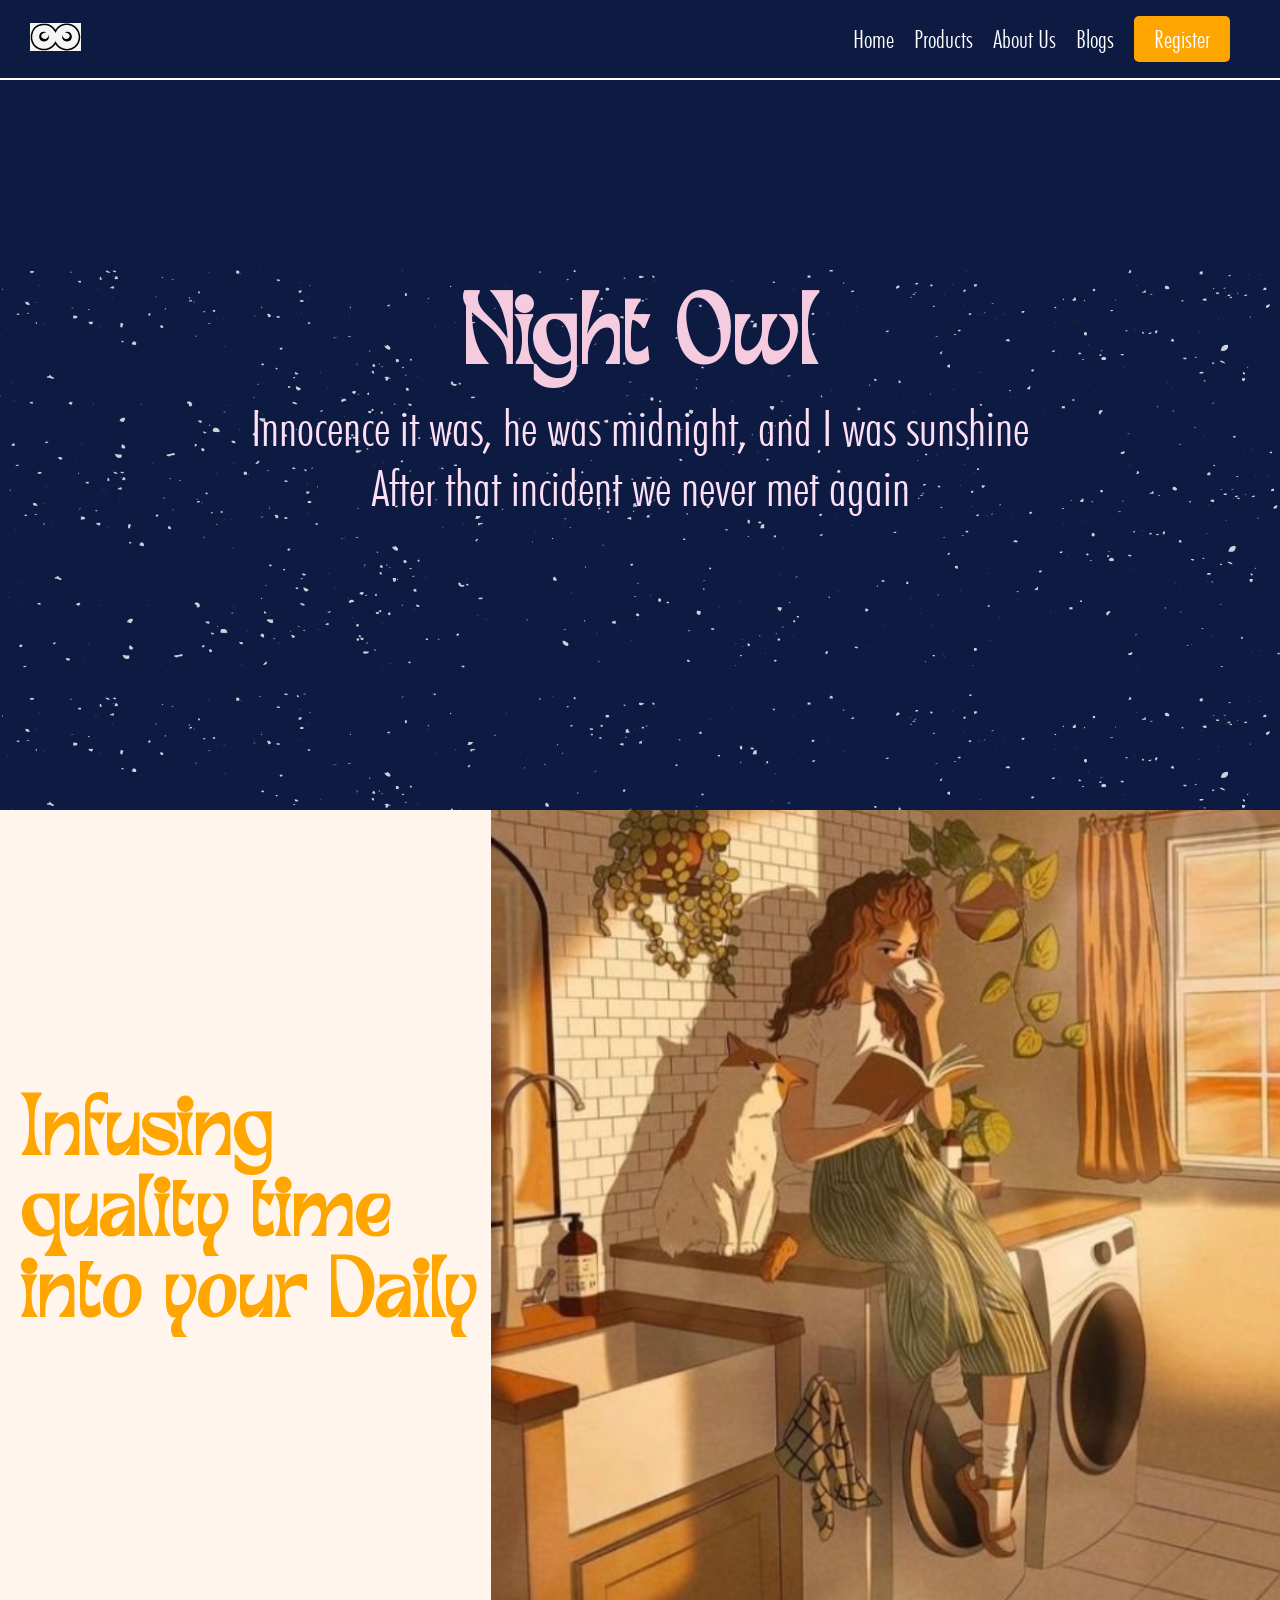
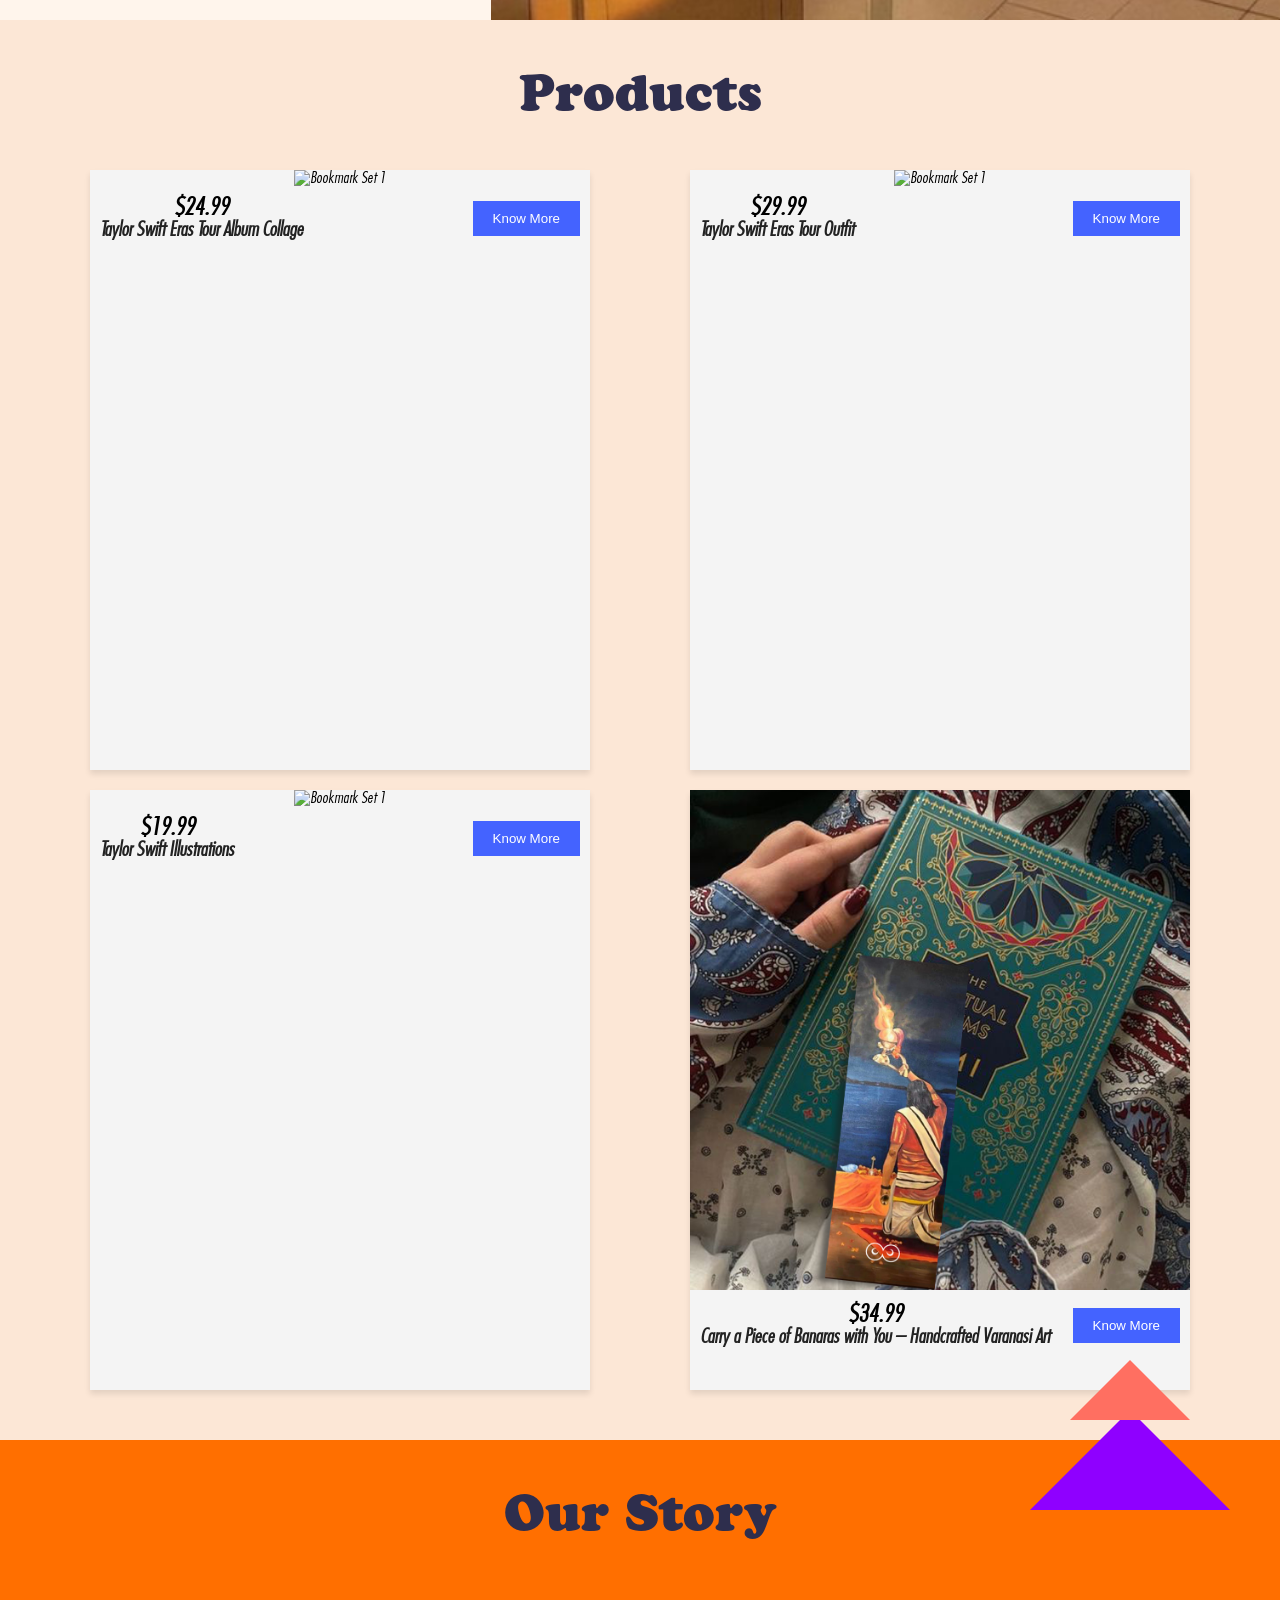
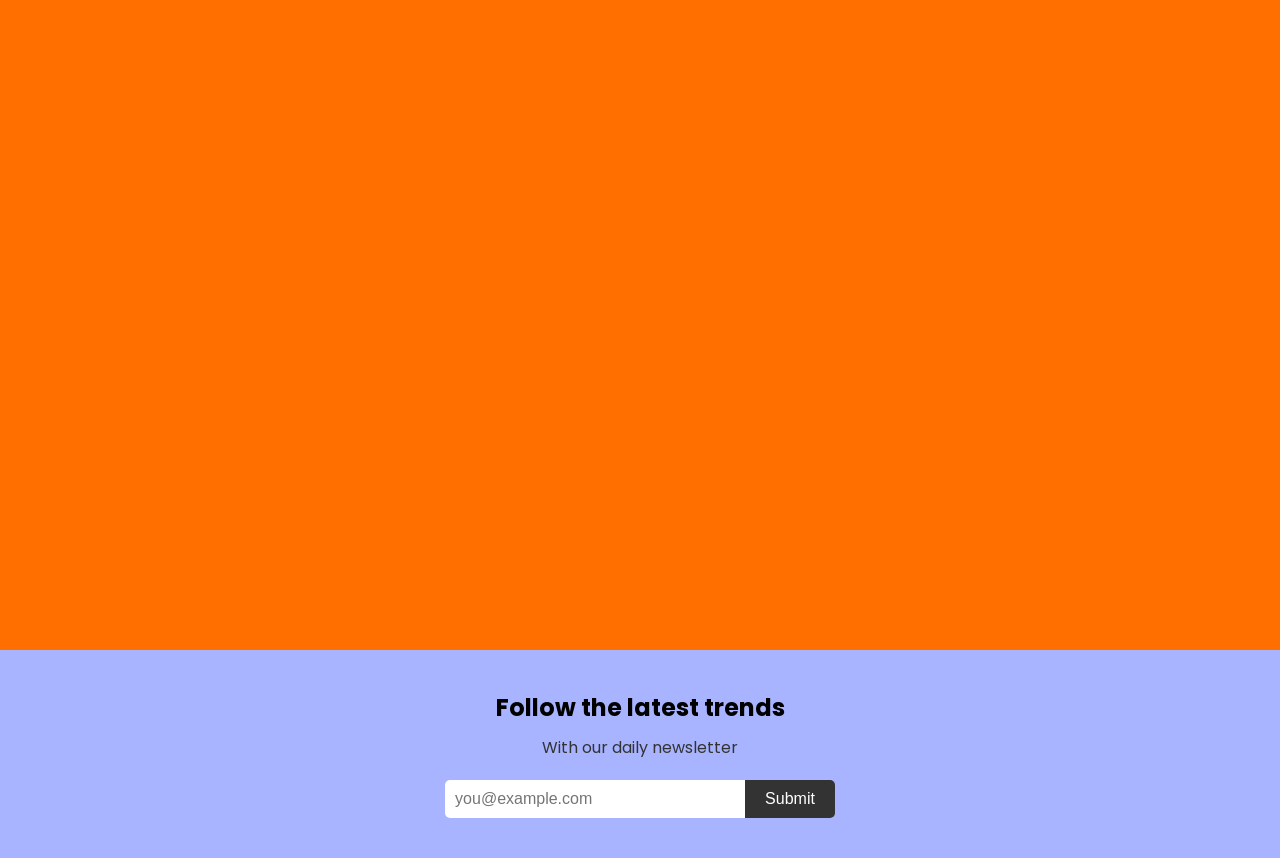
==== index.html @ b688ff31 "website" ====
<!DOCTYPE html>
<html lang="en">
<head>
    <meta charset="UTF-8">
    <meta name="viewport" content="width=device-width, initial-scale=1.0">
    <title>Night Owl</title>

    <link rel="stylesheet" href="https://fonts.googleapis.com/css2?family=Cinzel&family=Poppins:wght@400;600&display=swap">
    <link rel="stylesheet" href="css/styles.css">
</head>
<body>
    <div id="particles-section" style="height: 90vh;">
        <nav class="navbar">
            <div class="logo">
                <img src="image/logo.png" style="background-color: whitesmoke;" />
            </div>
            <div class="hamburger" id="hamburger" aria-label="Toggle navigation" data-open="false">
                <span class="bar"></span>
                <span class="bar"></span>
                <span class="bar"></span>
            </div>
            <div class="nav-links" id="nav-links">
                <ul>
                    <li><a href="#">Home</a></li>
                    <li><a href="#">Products</a></li>
                    <li><a href="#">About Us</a></li> 
                    <li><a href="#">Blogs</a></li>
                    <li><a href="#" class="register-btn">Register</a></li>
                </ul>
            </div>
        </nav>

        <div id="starry-background" style="background-image: url('./image/stary.png');"></div>

        <div class="particles-content">
            <h1>Night Owl</h1>
            <p>Innocence it was, he was midnight, and I was sunshine<br>After that incident we never met again</p>
        </div>
    </div>

    <div class="content-section">
        <div class="text-content">
            <h1>Infusing quality time <br>into your Daily</h1>
        </div>
        <div class="image-content">
            <img src="image/image.jpeg" alt="Quality Time">
        </div>
    </div>
    
    
    
    <div class="products-section">
    <h1>Products</h1>
    <div class="product-grid">
        <div class="product-card" data-product="bookmark-set1">
            <img src="image/Ts-Eras/main.png" alt="Bookmark Set 1">
            <div class="product-details">
                <div>
                    <div class="price">$24.99</div> 
                    <h2>Taylor Swift Eras Tour Album Collage</h2> 
                </div>
                <a href="/productpage" class="buy-now-link">
                    <button class="buy-now-btn">Know More</button> 
                </a>
            </div>
        </div>
        <div class="product-card" data-product="bookmark-set1">
            <img src="image/Ts-Tour/main.png" alt="Bookmark Set 1">
            <div class="product-details">
                <div>
                    <div class="price">$29.99</div> 
                    <h2>Taylor Swift Eras Tour Outfit</h2> 
                </div>
                <a href="/productpage" class="buy-now-link">
                    <button class="buy-now-btn">Know More</button> 
                </a>
            </div>
        </div>
        <div class="product-card" data-product="bookmark-set1">
            <img src="image/Ts-illustrations/main.png" alt="Bookmark Set 1">
            <div class="product-details">
                <div>
                    <div class="price">$19.99</div> 
                    <h2>Taylor Swift Illustrations</h2> 
                </div>
                <a href="/productpage" class="buy-now-link">
                    <button class="buy-now-btn">Know More</button>
                </a>
            </div>
        </div>
        <div class="product-card" data-product="bookmark-set1">
            <img src="image/Banaras/main.png" alt="Bookmark Set 1">
            <div class="product-details">
                <div>
                    <div class="price">$34.99</div>
                    <h2>Carry a Piece of Banaras with You – Handcrafted Varanasi Art</h2> 
                </div>
                <a href="/productpage" class="buy-now-link">
                    <button class="buy-now-btn">Know More</button> 
                </a>
            </div>
        </div>
    </div>
</div>

    

    <div class="story-section">
        <div class="story-content">
            <h1>Our Story</h1>
            <div class="triangle-shape"></div>
        </div>
    </div>

    <div class="newsletter-section">
        <h2>Follow the latest trends</h2>
        <p>With our daily newsletter</p>
        <form class="newsletter-form">
            <input type="email" placeholder="you@example.com" required>
            <button type="submit">Submit</button>
        </form>
    </div>

    <script>
        document.addEventListener("DOMContentLoaded", function (){
            const hamburger = document.getElementById('hamburger');
            const navLinks = document.getElementById('nav-links');

            hamburger.addEventListener('click', function () {
                const isOpen = hamburger.getAttribute('data-open') === 'true';
                hamburger.setAttribute('data-open', !isOpen);
                navLinks.classList.toggle('active'); 
            });
        });
       
    </script>
</body>
</html>
---- css/styles.css ----
/* General Styling */
* {
    margin: 0;
    padding: 0;
    box-sizing: border-box;
}
@font-face {
    font-family: 'futura'; /* Name your font family */
    src: url('../fonts/futuraltcnbt-italic.ttf'); 

  }
  @font-face {
    font-family: 'tan';
    src: url('../fonts/TAN-PARADISO.ttf');
  }
  @font-face{
    font-family: 'futura-bold';
    src: url('../fonts/futuralightcondensedbt.ttf');
  }
  @font-face{
    font-family: 'copper';
    src: url('../fonts/CooperBlack-Std.otf');
  }
body, html {
    height: 100%;
    font-family: 'futura', sans-serif;
}


#particles-section {
    position: relative;
    width: 100%;
    height: 100vh;
    background-color: #0d1b42; 
    color: white;
    text-align: center;
    display: flex;
    flex-direction: column;
    justify-content: center;
    align-items: center;
    overflow: hidden;
}


#starry-background {
    position: absolute;
    left: 0;
    margin-top: 60vh;
    width: 100%;
    height: 90vh;
    /* background-image: url('/image/stary.png'); */
    background-size: cover;
    background-position: center;
    opacity: 0.8;
    z-index: 1;
}

/* Ensure starry background works on mobile */
@media (max-width: 768px) {
    #starry-background {
        background-size: cover; 
        height: 100vh; 
    }
}




.hamburger {
    display: none; 
    flex-direction: column;
    font-family: 'copper';
    cursor: pointer;
    z-index: 15;
}

.hamburger .bar {
    width: 30px;
    height: 3px;
    background-color: white;
    margin: 5px 0;
    transition: all 0.3s ease;
}

.hamburger[data-open="true"] .bar:nth-child(1) {
    transform: rotate(45deg) translate(5px, 5px);
}

.hamburger[data-open="true"] .bar:nth-child(2) {
    opacity: 0;
}

.hamburger[data-open="true"] .bar:nth-child(3) {
    transform: rotate(-45deg) translate(5px, -5px);
}

.navbar {
    display: flex;
    justify-content: space-between;
    align-items: center;
    padding: 10px 30px;
    background: #0d1b42;
    border-bottom: 2px solid white;
    z-index: 10;
    font-family: 'futura-bold';
    
    position: fixed;
    width: 100%;
    top: 0;
    height: 80px; 
}

.nav-links ul {
    list-style: none;
    display: flex;
    align-items: center; 
    height: 100%;
}

.nav-links ul li {
    margin-right: 20px;
    font-size: 25px;
    font-weight: 200;
}



.nav-links ul li a {
    color: white;
    text-decoration: none;
    line-height: 80px; /* Center text vertically within navbar */
}

.nav-links ul li a:hover {
    text-decoration: underline;
}


/* Register Button */
.register-btn {
    background-color: orange;
    padding: 8px 20px;
    border-radius: 5px;
    color: white;
    text-decoration: none;
}

.register-btn:hover {
    background-color: darkorange;
}

/* Responsive Hamburger Menu */
@media (max-width: 768px) {
    .hamburger {
        display: flex; /* Show hamburger menu on mobile */
    }

    .nav-links {
        position: absolute;
        top: 60px;
        right: 0;
        width: 100%;
        background-color: rgba(0, 0, 0, 0.9); /* Background for the mobile menu */
        display: none; /* Hide by default */
        flex-direction: column;
        text-align: center;
    }

    .nav-links ul {
        flex-direction: column;
    }

    .nav-links ul li {
        margin: 15px 0;
    }

    .nav-links.active {
        display: flex; /* Show menu when active */
    }
}


.particles-content {
    position: relative;
    z-index: 2;
    color: white;
}

.particles-content h1 {
    font-size: 70px;
    font-family: 'tan', serif;
    color: rgb(245, 203, 223);

}

.particles-content p {
    font-size: 50px;
    color: #fde0f6;
    margin-top: 10px;
    font-family: 'futura-bold';
    text-align: center;
}



.content-section {
    background-color: #fff5ec;
    display: flex; 
    justify-content: space-between; 
    align-items: center;
    height: 90vh; 
    margin: 0; 
    padding: 0;
    width: 100%; 
    
}

.text-content {
    flex: 1; 
    padding-left: 20px; 
   
}
@media (max-width: 768px) {
    .text-content {
        margin-top:100px;
    }
}

.text-content h1 {
    font-size: 60px;
    color: orange;
    font-family: 'tan', serif;
    margin: 0; 
}

.image-content {
    flex: 1; 
    display: flex;
    justify-content: flex-end; 
}

.image-content img {
    height: 100vh;
    width: auto; 
}


@media (max-width: 768px) {
    .content-section {
        flex-direction: column;   
    }

    .text-content h1 {
        font-size: 36px;
    }

    .image-content img {
        width: 100%; 
        height: auto;
    }
}


.products-section h2 {
    font-family: 'Cooper Black Regular', serif;
    font-size: 36px;
    color: #222;
    margin-bottom: 30px;
}


.products-section {
    text-align: center;
    padding: 50px;
    background-color: #fce7d6;
    position: relative; 
}
.products-section h1{
    color:rgb(46, 46, 77);
    font-family: 'copper';
    font-size:50px ;
    font-weight: 200;
    margin-bottom: 40px;
}


.product-grid {
    display: grid;
    grid-template-columns: repeat(2, 1fr); 
    gap: 20px;
    justify-items: center;
}

.product-card {
    background-color: #f4f4f4; 
    height: 600px;
    width: 500px;
    box-shadow: 0 4px 6px rgba(0, 0, 0, 0.1);
    overflow: hidden;
    position: relative;
    color: black;
}

.product-card img {
    width: 100%;
    height: 500px; 
    object-fit: cover;
    border-radius: 0;
}

.product-details {
    display: flex; 
    justify-content: space-between; 
    align-items: center;
    padding: 10px; 
}

.product-card .price {
    font-size: 24px; 
    font-weight: bold;
}

.product-card h2 {
    font-family: 'futura';
    font-size: 20px;
    margin: 0; 
}

.buy-now-btn {
    background-color: #4463ff;
    color: white;
    padding: 10px 20px;
    border: none;
    border-radius: 0; 
    cursor: pointer;
}



@media (max-width: 768px) {
    .product-grid {
        grid-template-columns: 1fr;
    }
    
    .product-card {
        width: 100%; 
    }
}
.story-section {
    background: #ff6f00;
    position: relative;
    padding: 50px 0;
    text-align: center;
    height:90vh;
}

.story-section h1 {
    color:rgb(46, 46, 77);
    font-family: 'copper';
    font-size:50px ;
    font-weight: 200;
}

.triangle-shape {
    position: absolute;
    top: -30px;
    right: 50px;
    width: 0;
    height: 0;
    border-left: 100px solid transparent;
    border-right: 100px solid transparent;
    border-bottom: 100px solid #8f00ff; 
}

.triangle-shape::before {
    content: '';
    position: absolute;
    top: -50px;
    right: -60px;
    width: 0;
    height: 0;
    border-left: 60px solid transparent;
    border-right: 60px solid transparent;
    border-bottom: 60px solid #ff6f61; 
}
@media (max-width: 768px) {
    .triangle-shape {
        display: none;
    }
}

.newsletter-section {
    background-color: #a8b4ff;
    padding: 40px 0;
    text-align: center;
    font-family: 'Poppins', sans-serif; /* Use the fonts you're using */
}

.newsletter-section h2 {
    color: #000; 
    font-size: 1.5rem;
    margin-bottom: 10px;
}

.newsletter-section p {
    color: #333; 
    margin-bottom: 20px;
}

.newsletter-form {
    display: inline-flex;
    justify-content: center;
    align-items: center;
}

.newsletter-form input {
    padding: 10px;
    border-radius: 5px 0 0 5px;
    border: none;
    width: 300px;
    font-size: 1rem;
}

.newsletter-form button {
    padding: 10px 20px;
    border-radius: 0 5px 5px 0;
    border: none;
    background-color: #333; /* Black button */
    color: white;
    cursor: pointer;
    font-size: 1rem;
}

.newsletter-form input:focus {
    outline: none;
}

.newsletter-form button:hover {
    background-color: #000; 
}
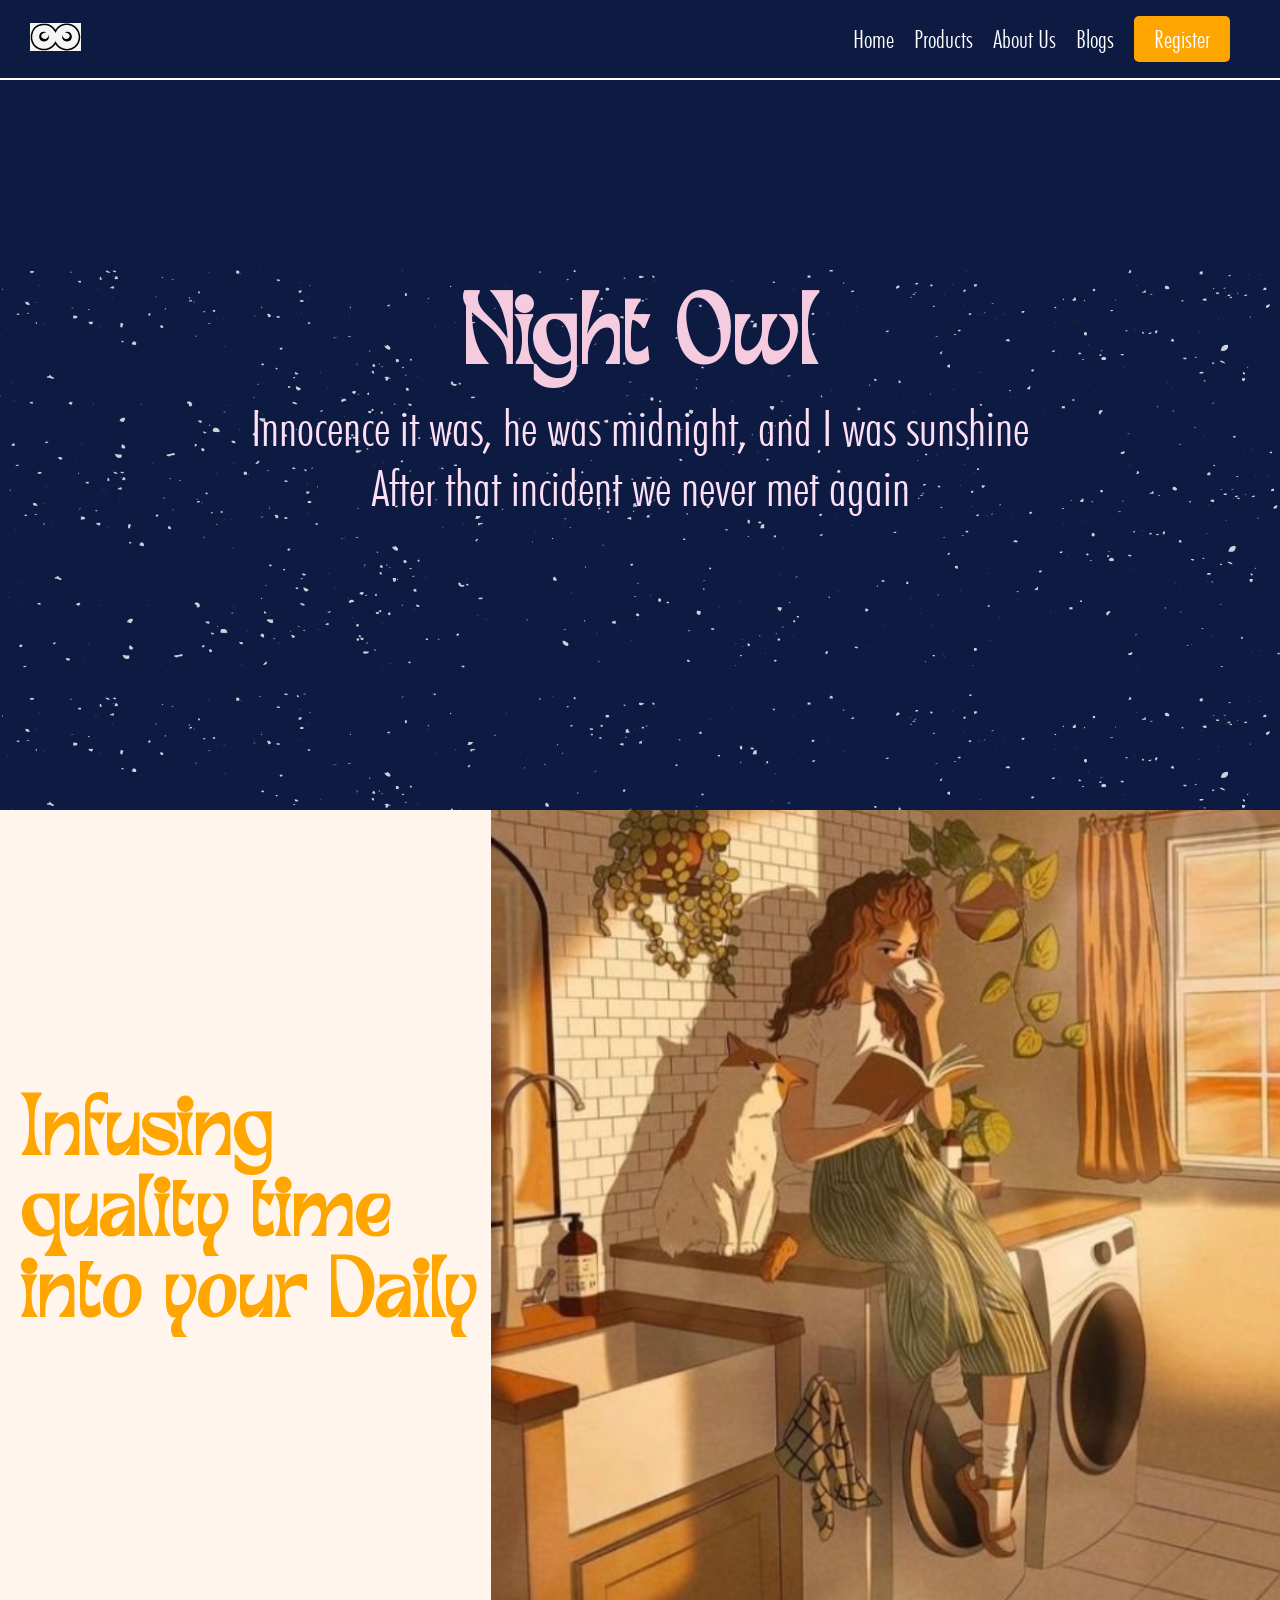
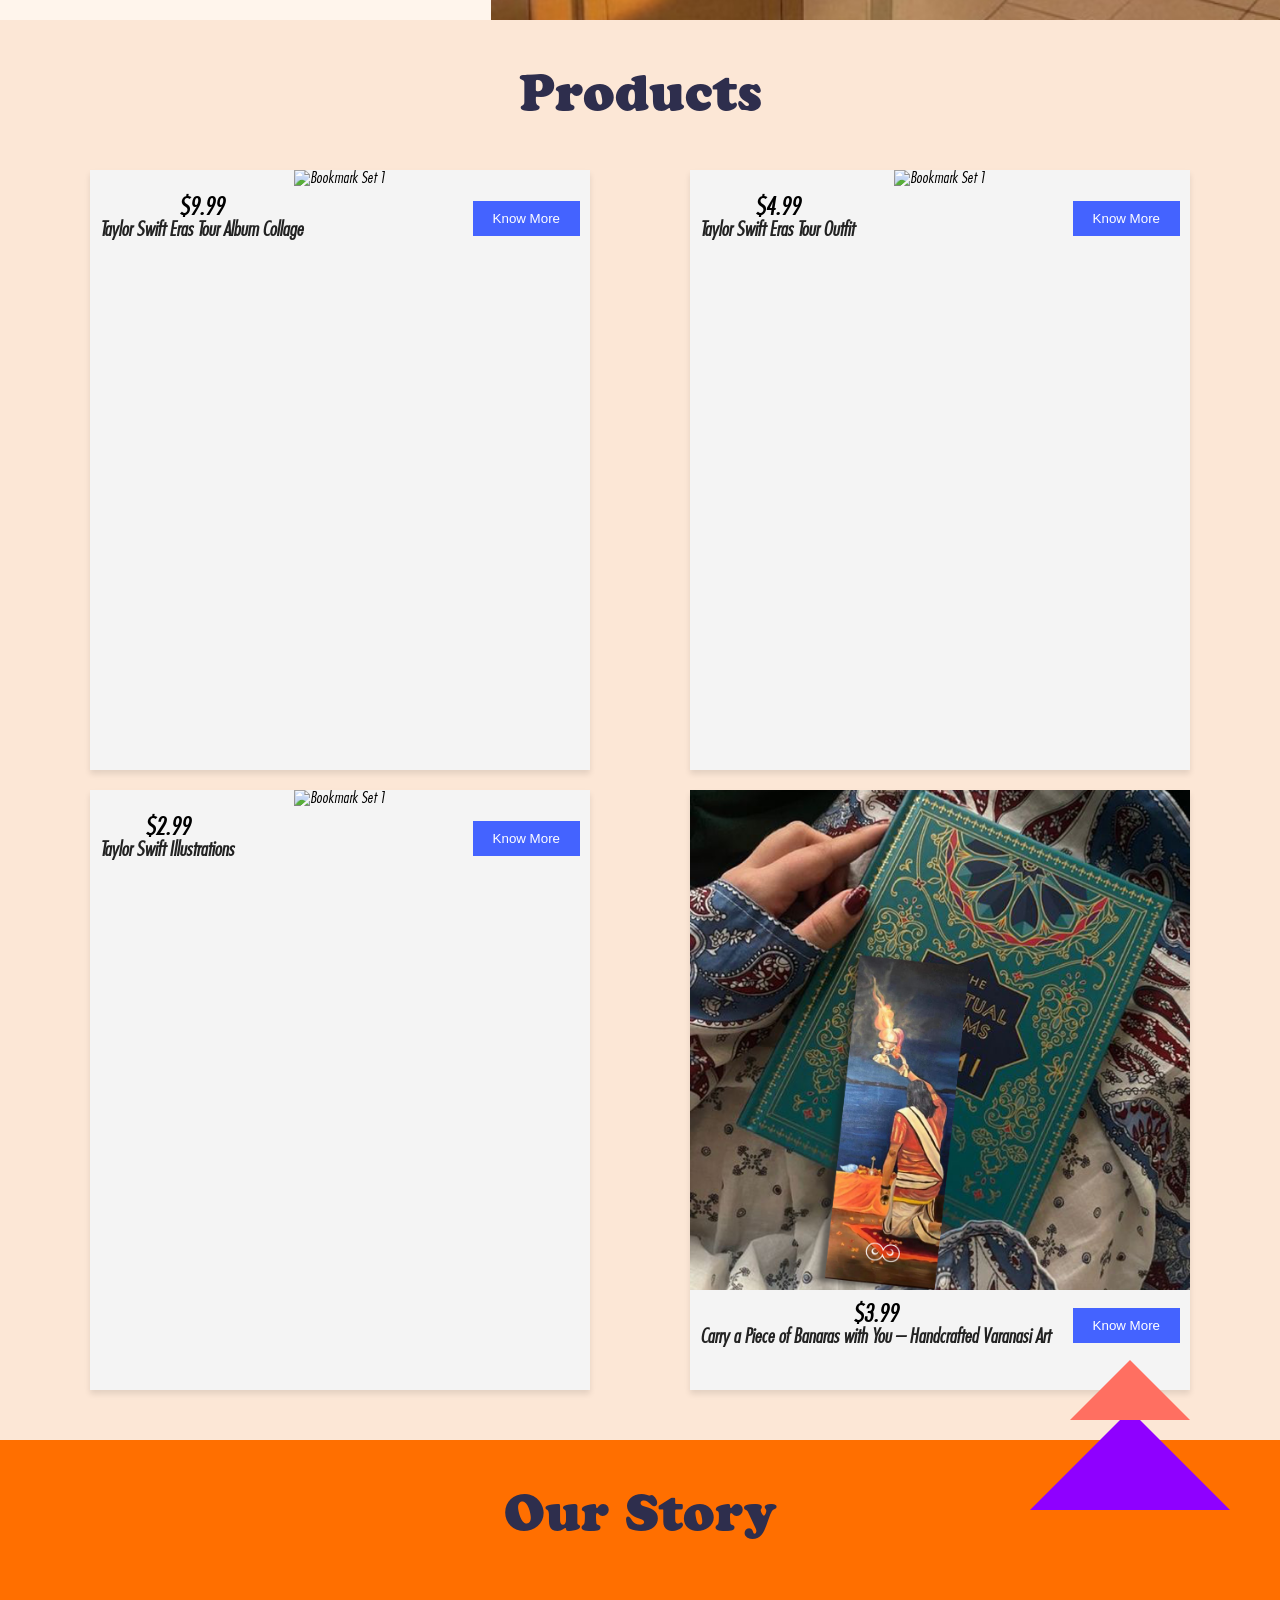
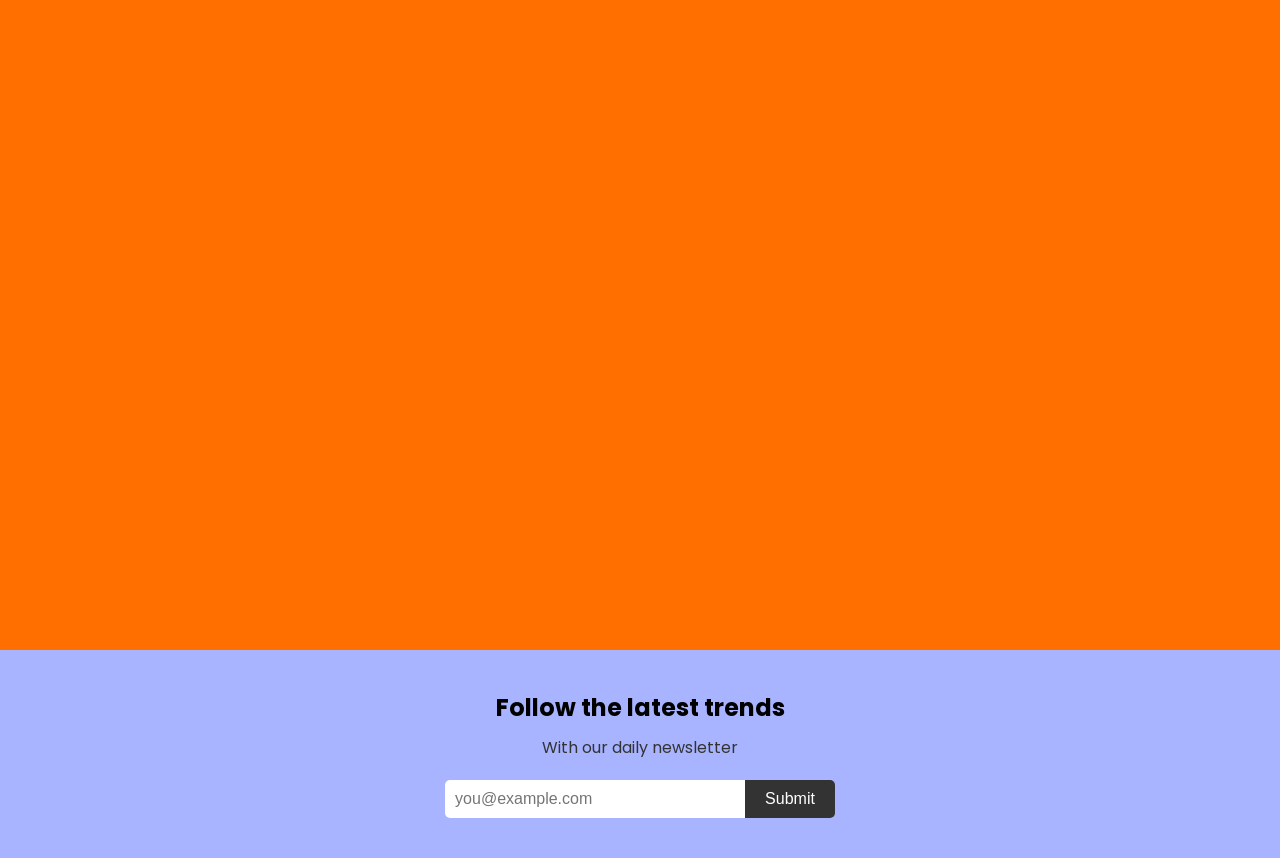
==== commit 1ce945c6: "made chnages" ====
--- a/index.html
+++ b/index.html
@@ -1,6 +1,14 @@
 <!DOCTYPE html>
 <html lang="en">
 <head>
+    <!-- Google Tag Manager -->
+<script>(function(w,d,s,l,i){w[l]=w[l]||[];w[l].push({'gtm.start':
+    new Date().getTime(),event:'gtm.js'});var f=d.getElementsByTagName(s)[0],
+    j=d.createElement(s),dl=l!='dataLayer'?'&l='+l:'';j.async=true;j.src=
+    'https://www.googletagmanager.com/gtm.js?id='+i+dl;f.parentNode.insertBefore(j,f);
+    })(window,document,'script','dataLayer','GTM-P4TWCZKD');</script>
+    <!-- End Google Tag Manager -->
+    
     <meta charset="UTF-8">
     <meta name="viewport" content="width=device-width, initial-scale=1.0">
     <title>Night Owl</title>
@@ -9,6 +17,12 @@
     <link rel="stylesheet" href="css/styles.css">
 </head>
 <body>
+    <!-- Google Tag Manager (noscript) -->
+<noscript><iframe src="https://www.googletagmanager.com/ns.html?id=GTM-P4TWCZKD"
+    height="0" width="0" style="display:none;visibility:hidden"></iframe></noscript>
+    <!-- End Google Tag Manager (noscript) -->
+    
+    
     <div id="particles-section" style="height: 90vh;">
         <nav class="navbar">
             <div class="logo">
@@ -56,10 +70,10 @@
             <img src="image/Ts-Eras/main.png" alt="Bookmark Set 1">
             <div class="product-details">
                 <div>
-                    <div class="price">$24.99</div> 
+                    <div class="price">$9.99</div> 
                     <h2>Taylor Swift Eras Tour Album Collage</h2> 
                 </div>
-                <a href="/productpage" class="buy-now-link">
+                <a href="/Ts-ErasTour.html" class="buy-now-link">
                     <button class="buy-now-btn">Know More</button> 
                 </a>
             </div>
@@ -68,10 +82,10 @@
             <img src="image/Ts-Tour/main.png" alt="Bookmark Set 1">
             <div class="product-details">
                 <div>
-                    <div class="price">$29.99</div> 
+                    <div class="price">$4.99</div> 
                     <h2>Taylor Swift Eras Tour Outfit</h2> 
                 </div>
-                <a href="/productpage" class="buy-now-link">
+                <a href="/Ts-outfit.html" class="buy-now-link">
                     <button class="buy-now-btn">Know More</button> 
                 </a>
             </div>
@@ -80,10 +94,10 @@
             <img src="image/Ts-illustrations/main.png" alt="Bookmark Set 1">
             <div class="product-details">
                 <div>
-                    <div class="price">$19.99</div> 
+                    <div class="price">$2.99</div> 
                     <h2>Taylor Swift Illustrations</h2> 
                 </div>
-                <a href="/productpage" class="buy-now-link">
+                <a href="/Ts-Illustrations.html" class="buy-now-link">
                     <button class="buy-now-btn">Know More</button>
                 </a>
             </div>
@@ -92,10 +106,10 @@
             <img src="image/Banaras/main.png" alt="Bookmark Set 1">
             <div class="product-details">
                 <div>
-                    <div class="price">$34.99</div>
+                    <div class="price">$3.99</div>
                     <h2>Carry a Piece of Banaras with You – Handcrafted Varanasi Art</h2> 
                 </div>
-                <a href="/productpage" class="buy-now-link">
+                <a href="/Banaras.html" class="buy-now-link">
                     <button class="buy-now-btn">Know More</button> 
                 </a>
             </div>
@@ -109,6 +123,8 @@
         <div class="story-content">
             <h1>Our Story</h1>
             <div class="triangle-shape"></div>
+           
+        
         </div>
     </div>
 
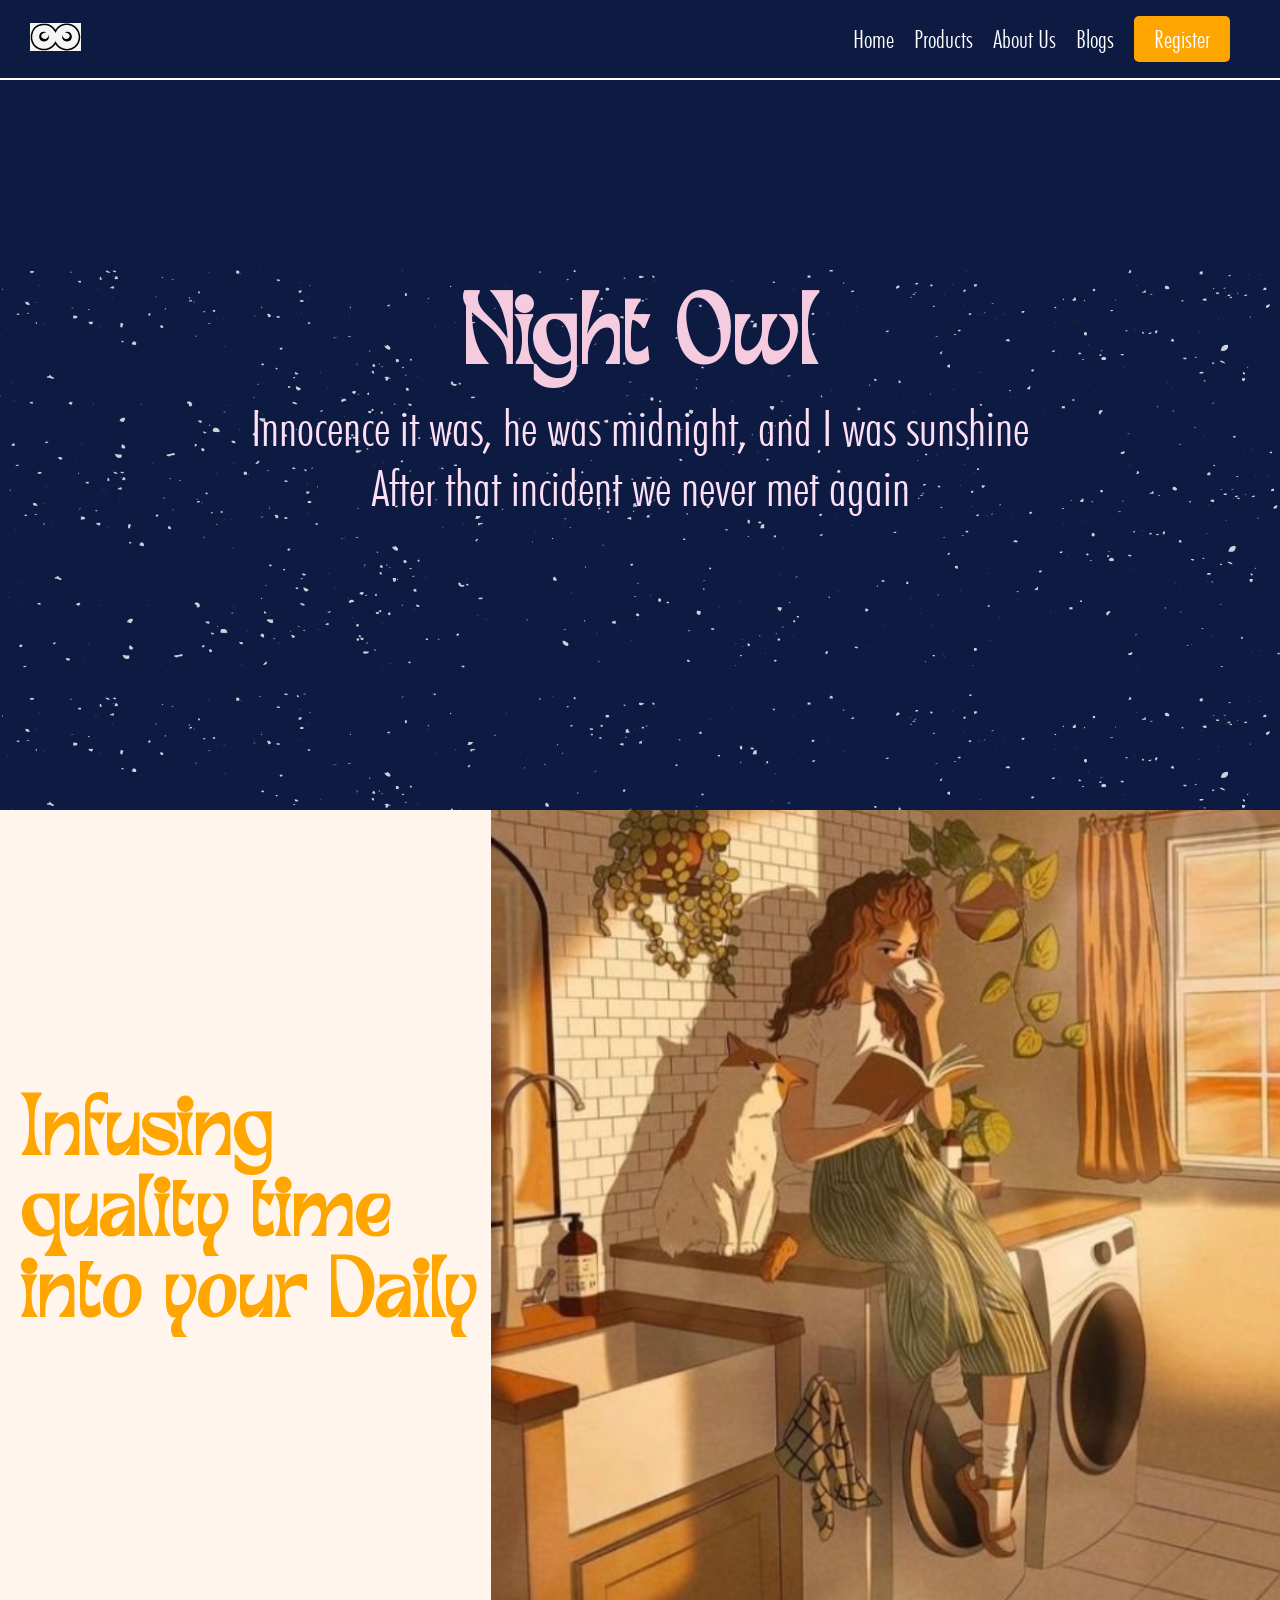
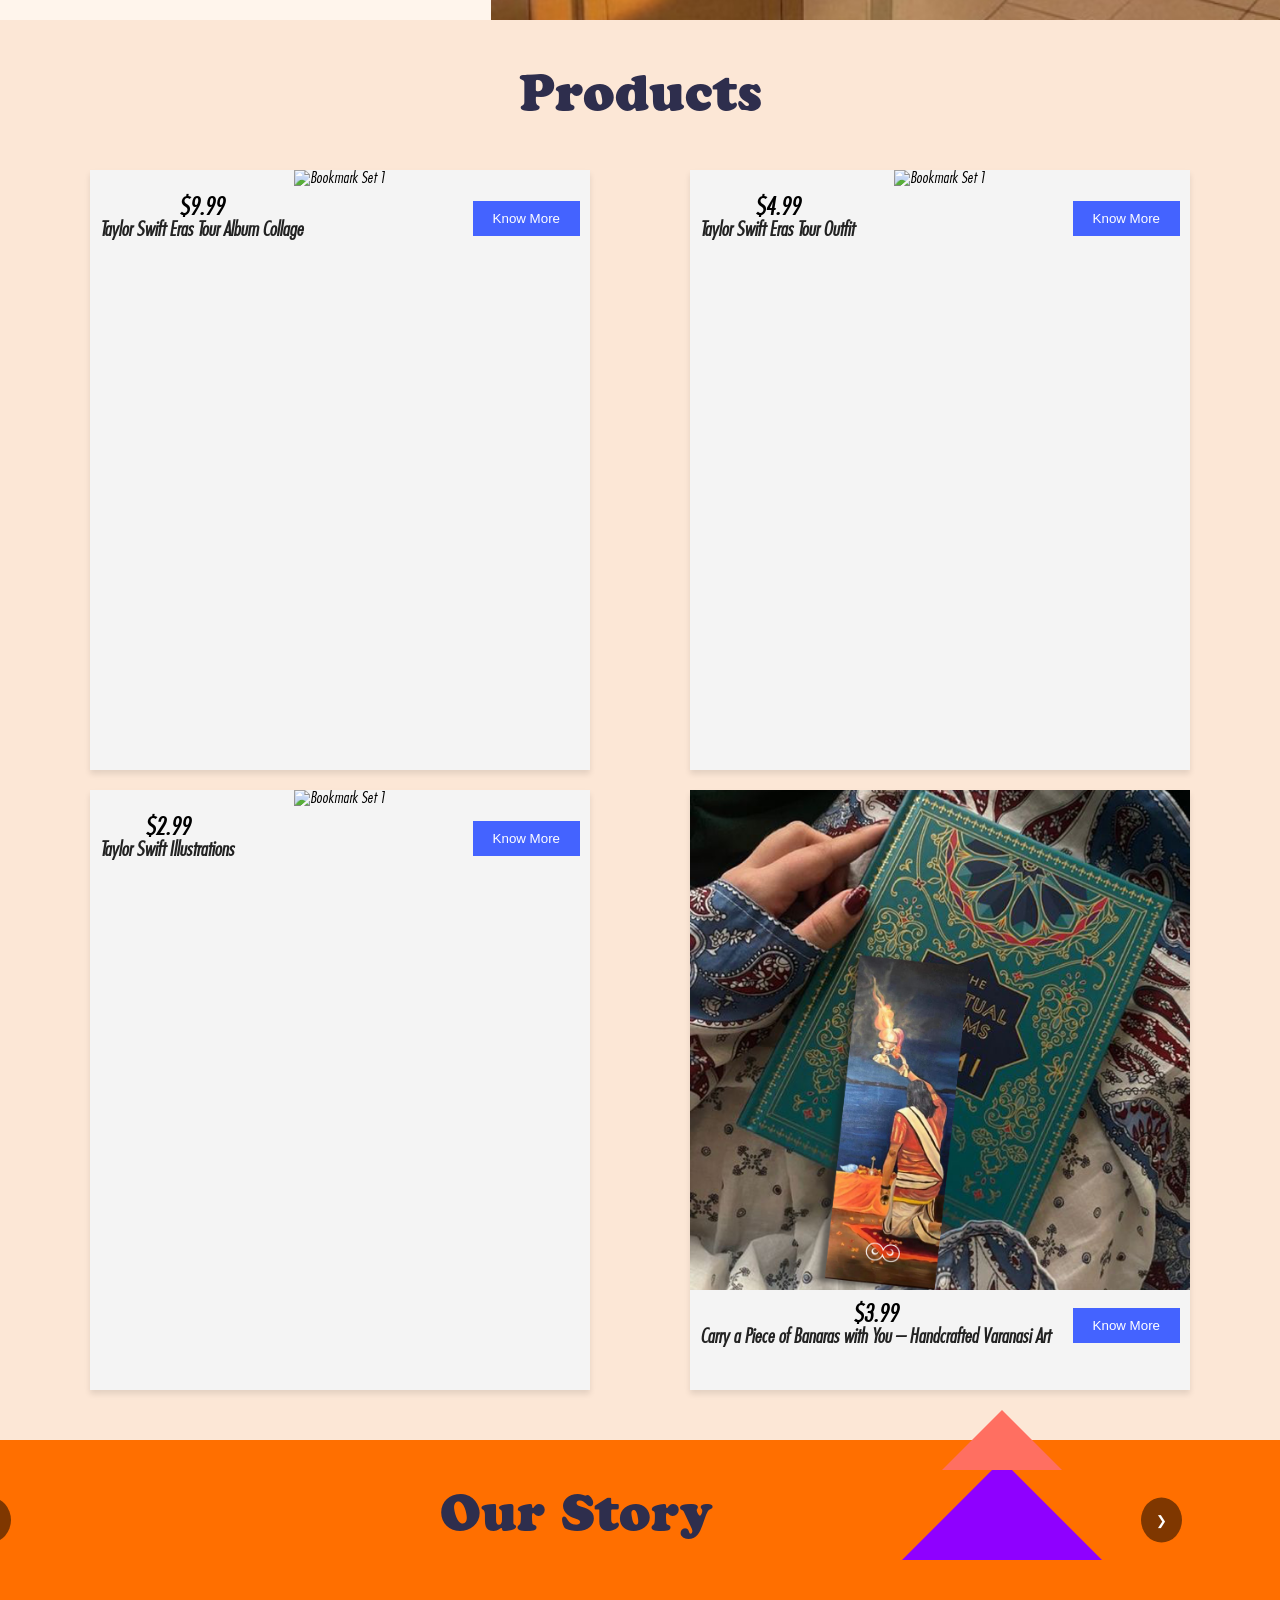
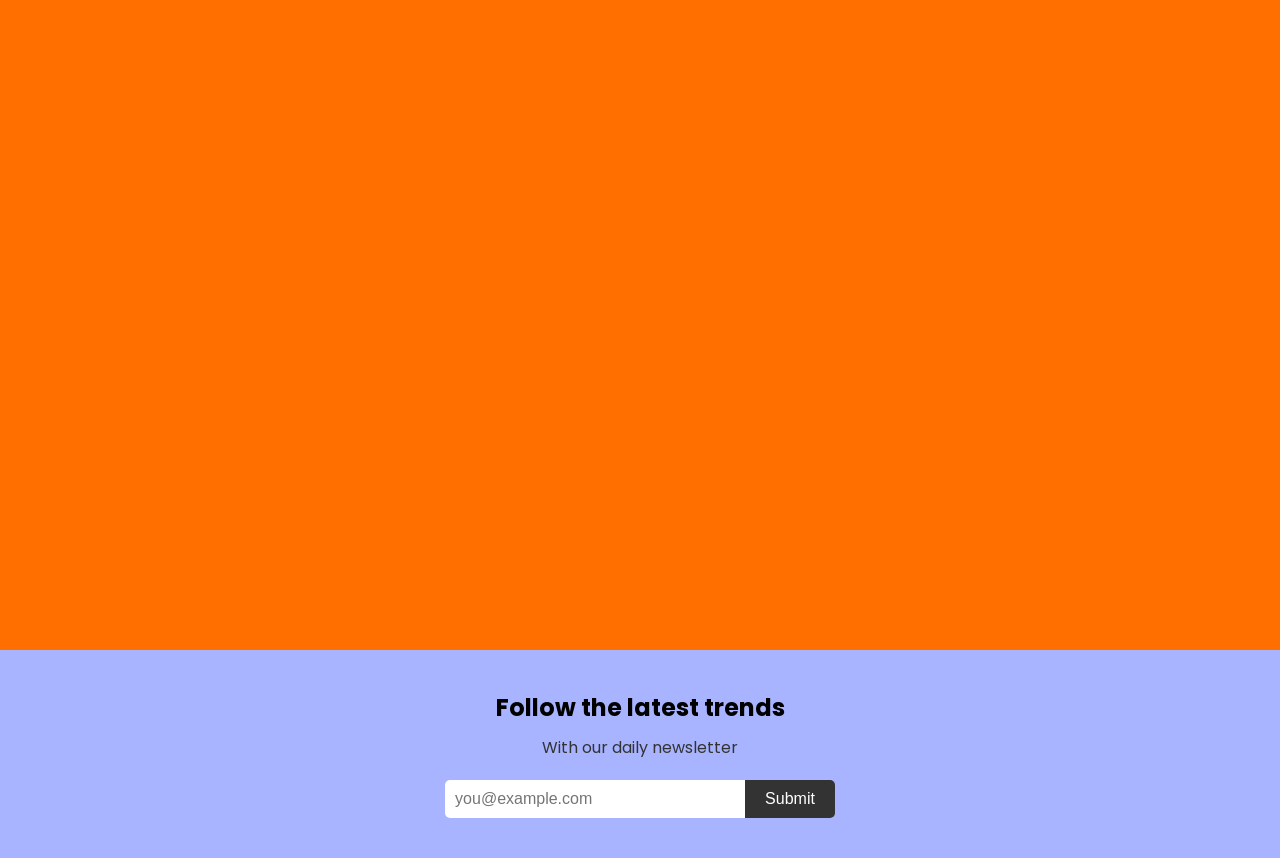
==== commit 96737503: "done" ====
--- a/index.html
+++ b/index.html
@@ -36,9 +36,9 @@
             <div class="nav-links" id="nav-links">
                 <ul>
                     <li><a href="#">Home</a></li>
-                    <li><a href="#">Products</a></li>
-                    <li><a href="#">About Us</a></li> 
-                    <li><a href="#">Blogs</a></li>
+                    <li><a href="#pro">Products</a></li>
+                    <li><a href="#about">About Us</a></li> 
+                    <li><a href="#blog">Blogs</a></li>
                     <li><a href="#" class="register-btn">Register</a></li>
                 </ul>
             </div>
@@ -52,7 +52,7 @@
         </div>
     </div>
 
-    <div class="content-section">
+    <div class="content-section" id="about">
         <div class="text-content">
             <h1>Infusing quality time <br>into your Daily</h1>
         </div>
@@ -63,7 +63,7 @@
     
     
     
-    <div class="products-section">
+    <div class="products-section" id="pro">
     <h1>Products</h1>
     <div class="product-grid">
         <div class="product-card" data-product="bookmark-set1">
@@ -117,18 +117,25 @@
     </div>
 </div>
 
-    
-
-    <div class="story-section">
-        <div class="story-content">
-            <h1>Our Story</h1>
-            <div class="triangle-shape"></div>
-           
+<div class="story-section" id="blog">
+    <div class="story-content">
+        <h1>Our Story</h1>
+        <div class="triangle-shape"></div>
         
-        </div>
-    </div>
-
-    <div class="newsletter-section">
+        <div class="slider-container">
+            <div class="slider" id="mediumSlider">
+                <!-- Dynamic articles will be injected here -->
+            </div>
+        </div>
+
+        <button class="prev" onclick="moveSlide(-1)">&#10094;</button>
+        <button class="next" onclick="moveSlide(1)">&#10095;</button>
+    </div>
+</div>
+
+
+
+    <div class="newsletter-section" id="footer">
         <h2>Follow the latest trends</h2>
         <p>With our daily newsletter</p>
         <form class="newsletter-form">
@@ -148,7 +155,67 @@
                 navLinks.classList.toggle('active'); 
             });
         });
-       
+        
+
+        const mediumArticle = "https://api.rss2json.com/v1/api.json?rss_url=https://medium.com/feed/@nightowlmystery00";
+
+document.addEventListener("DOMContentLoaded", () => {
+    fetch(mediumArticle)
+        .then(res => res.json())
+        .then(data => {
+            const articles = data.items;
+            const slider = document.getElementById('mediumSlider');
+            
+            // Create a slider with a minimum of 4 cards visible
+            articles.slice(0, 8).forEach((article, index) => {
+                const articleDiv = document.createElement('div');
+                articleDiv.classList.add('article');
+                
+                const description = article.description.replace(/<[^>]*>/g, '');  // Strip HTML tags from description
+                const shortDescription = description.length > 100 ? description.substring(0, 100) + '...' : description;
+                
+                const thumbnail = article.thumbnail ? article.thumbnail : "https://cdn-images-1.medium.com/fit/c/150/150/1*pfqEMGZVqsQCj3P_mXsFlA.png";  // Default image if no thumbnail
+
+                articleDiv.innerHTML = `
+                    <div class="article-card">
+                        <img src="${thumbnail}" alt="Article Image" class="article-image">
+                        <div class="article-header">
+                            <h3>${article.title}</h3>
+                        </div>
+                        <p class="article-description">${shortDescription}</p>
+                        <p>${article.pubDate}</p>
+                        <a href="${article.link}" target="_blank">Read more</a>
+                    </div>
+                `;
+
+                slider.appendChild(articleDiv);
+            });
+
+            // Show the first 4 cards initially
+            moveSlide(0);
+        });
+});
+
+let currentSlide = 0;
+
+function moveSlide(n) {
+    const slider = document.getElementById('mediumSlider');
+    const articles = slider.getElementsByClassName('article');
+    const articlesToShow = 4; // Display 4 cards at a time
+
+    currentSlide = (currentSlide + n + articles.length) % articles.length;
+    
+    for (let i = 0; i < articles.length; i++) {
+        articles[i].style.display = 'none'; // Hide all articles initially
+    }
+
+    // Show the next set of 4 articles
+    for (let i = currentSlide; i < currentSlide + articlesToShow; i++) {
+        if (articles[i % articles.length]) {
+            articles[i % articles.length].style.display = 'block';
+        }
+    }
+}
     </script>
 </body>
 </html>
--- a/css/styles.css
+++ b/css/styles.css
@@ -438,3 +438,110 @@
 .newsletter-form button:hover {
     background-color: #000; 
 }
+
+.story-content {
+    width: 90%;
+    position: relative;
+}
+
+.slider-container {
+    overflow: hidden;
+    position: relative;
+    width: 100%;
+    height: 100%;
+}
+
+.slider {
+    display: flex;
+    flex-wrap: nowrap;
+    transition: transform 0.5s ease-in-out;
+}
+
+.article {
+    width: 24%; /* Ensure 4 cards fit within the container */
+    display: none;
+    background-color: #fff;
+    padding: 15px;
+    margin: 0 15px;
+    border-radius: 10px;
+    box-shadow: 0px 4px 8px rgba(0, 0, 0, 0.1);
+    margin-top: 50px; /* Adjust margin from the top */
+}
+
+.article-card {
+    display: flex;
+    flex-direction: column;
+    align-items: center;
+}
+
+.article-image {
+    width: 100%;
+    height: 30vh;
+    object-fit: cover;
+    border-radius: 10px 10px 0 0; /* Round the top corners */
+    margin-bottom: 10px;
+}
+
+.article-header {
+    display: flex;
+    align-items: center;
+    margin-bottom: 10px;
+}
+
+.article h3 {
+    font-size: 1.3rem;
+    margin-bottom: 10px;
+    color: #333;
+}
+
+.article-description {
+    font-size: 0.9rem;
+    color: #555;
+    margin-bottom: 10px;
+}
+
+.article p {
+    font-size: 0.9rem;
+    color: #777;
+}
+
+.article a {
+    color: #007bff;
+    text-decoration: none;
+    margin-top: 10px;
+    font-size: 1rem;
+}
+
+.prev, .next {
+    position: absolute;
+    top: 50%;
+    transform: translateY(-50%);
+    background-color: rgba(0,0,0,0.5);
+    color: white;
+    border: none;
+    padding: 15px;
+    cursor: pointer;
+    border-radius: 50%;
+}
+
+.prev {
+    left: -30px; /* Adjust distance from the left */
+}
+
+.next {
+    right: -30px; /* Adjust distance from the right */
+}
+
+@media (max-width: 768px) {
+    .article {
+        width: 100%;
+    }
+
+    .article-card {
+        text-align: center;
+    }
+
+    .article-image {
+        height: 25vh;
+    }
+}
